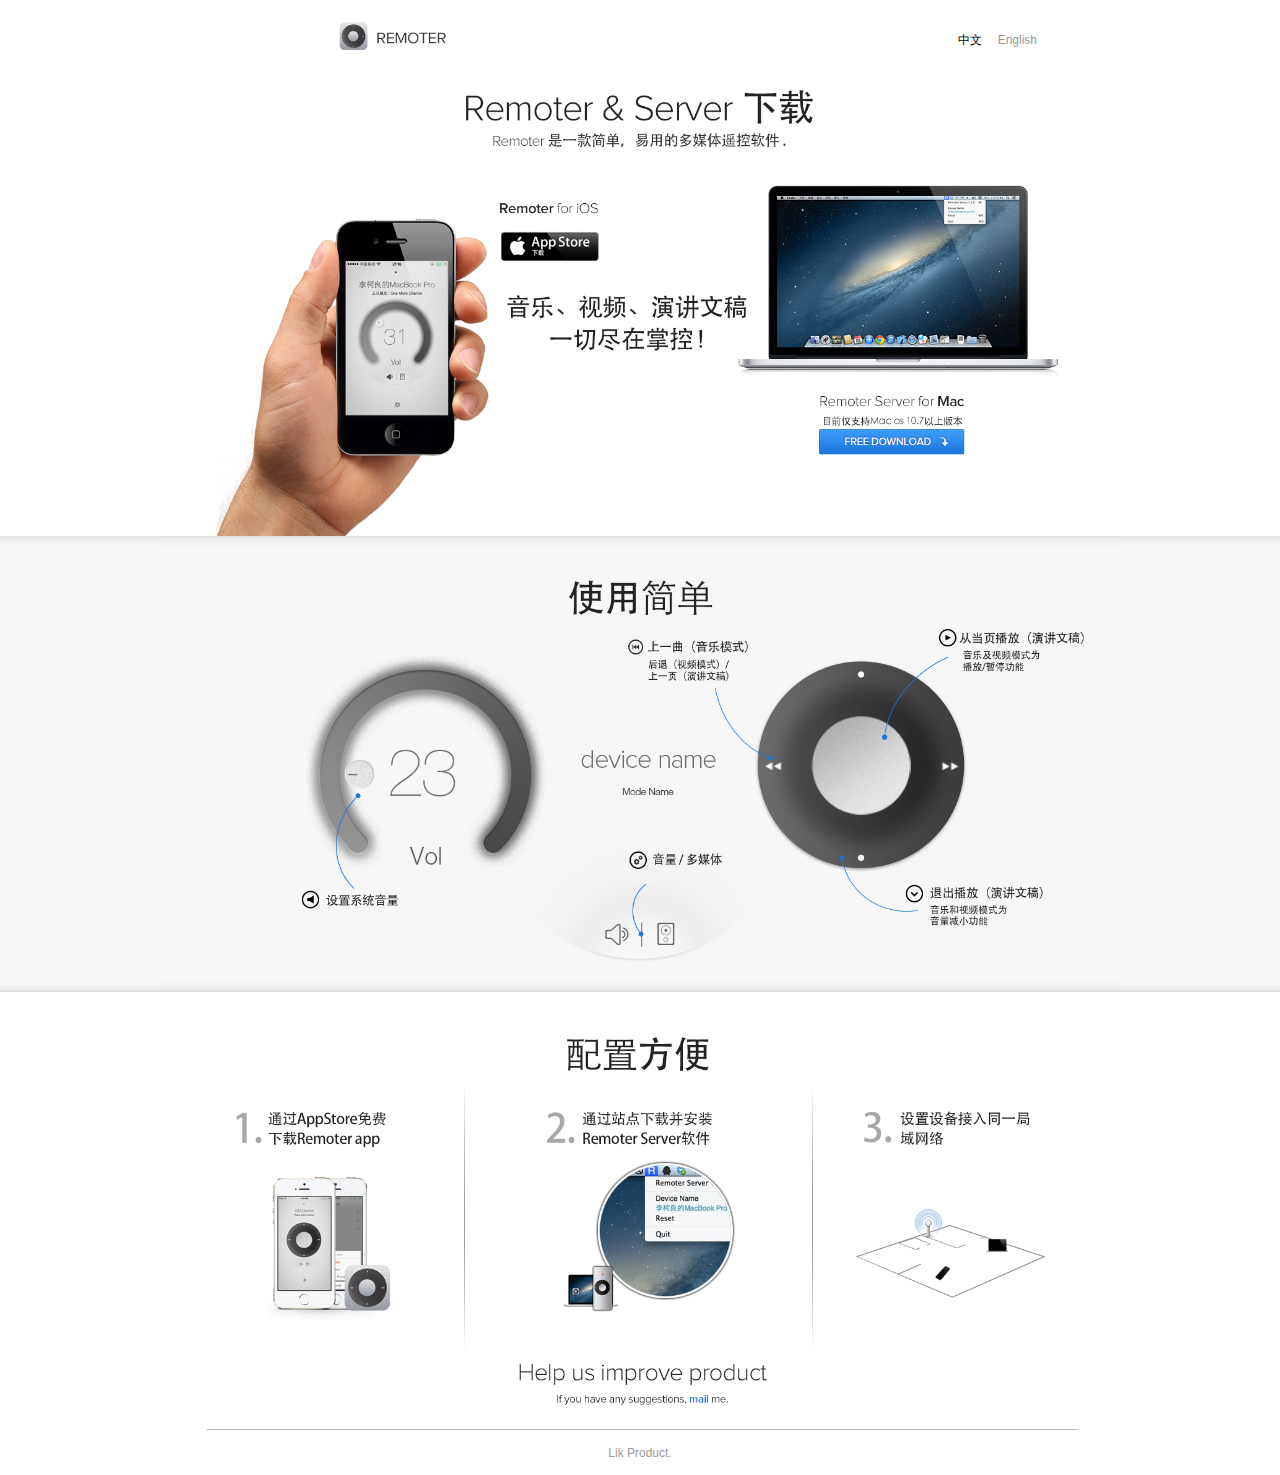
==== index.html @ 653580d1 "fixed" ====
<!DOCTYPE html>
<!--[if lt IE 7]>      <html class="no-js lt-ie9 lt-ie8 lt-ie7"> <![endif]-->
<!--[if IE 7]>         <html class="no-js lt-ie9 lt-ie8"> <![endif]-->
<!--[if IE 8]>         <html class="no-js lt-ie9"> <![endif]-->
<!--[if gt IE 8]><!--> <html class="no-js"> <!--<![endif]-->
    <head>
        <meta charset="utf-8">
        <meta http-equiv="X-UA-Compatible" content="IE=edge">
        <title></title>
        <meta name="description" content="">
        <meta name="viewport" content="width=device-width, initial-scale=1">

        <!-- Place favicon.ico and apple-touch-icon.png in the root directory -->

        <link rel="stylesheet" href="css/normalize.css">
        <link rel="stylesheet" href="css/page_cn.css">
        <script src="js/vendor/modernizr-2.6.2.min.js"></script>
		<link rel="shortcut icon" href="favicon.ico" />
    </head>
    <body>
        <!--[if lt IE 7]>
            <p class="browsehappy">You are using an <strong>outdated</strong> browser. Please <a href="http://browsehappy.com/">upgrade your browser</a> to improve your experience.</p>
        <![endif]-->

        <!-- Add your site or application content here -->
        <div class="container">
            <div class="header">
                <ul class="language-switch">
                    <li><a class="chinese current">中文</a></li>
                    <li><a class="english" href="en.html">English</a></li>
                </ul>
            </div>
            <div class="download">
                <!--app store的按钮-->
                <a class="app-store" href="#"> </a>
                <!--free down的按钮-->
                <a class="free-down" href="#"> </a>
            </div>
        </div>
        <div class="use-wrap">
            <div class="use"></div>
        </div>
        <div class="container">
            <div class="set">
                <a class="mail-me" href="mailto:l.kpudding@gmail.com?subject=Remoter"></a>
            </div>
            <div class="footer">
                Lik Product.
            </div>
        </div>
        
        <script src="js/plugins.js"></script>
        <script src="js/main.js"></script>
    </body>
</html>
---- css/page_cn.css ----
/*! HTML5 Boilerplate v4.3.0 | MIT License | http://h5bp.com/ */
/*
     * What follows is the result of much research on cross-browser styling.
     * Credit left inline and big thanks to Nicolas Gallagher, Jonathan Neal,
     * Kroc Camen, and the H5BP dev community and team.
     */
/* ==========================================================================
       Base styles: opinionated defaults
       ========================================================================== */
html,
button,
input,
select,
textarea {
  color: #222;
}
html {
  font-size: 1em;
  line-height: 1.4;
}
/*
     * Remove text-shadow in selection highlight: h5bp.com/i
     * These selection rule sets have to be separate.
     * Customize the background color to match your design.
     */
::-moz-selection {
  background: #b3d4fc;
  text-shadow: none;
}
::selection {
  background: #b3d4fc;
  text-shadow: none;
}
/*
     * A better looking default horizontal rule
     */
hr {
  display: block;
  height: 1px;
  border: 0;
  border-top: 1px solid #ccc;
  margin: 1em 0;
  padding: 0;
}
/*
     * Remove the gap between images, videos, audio and canvas and the bottom of
     * their containers: h5bp.com/i/440
     */
audio,
canvas,
img,
video {
  vertical-align: middle;
}
/*
     * Remove default fieldset styles.
     */
fieldset {
  border: 0;
  margin: 0;
  padding: 0;
}
/*
     * Allow only vertical resizing of textareas.
     */
textarea {
  resize: vertical;
}
/* ==========================================================================
       Browse Happy prompt
       ========================================================================== */
.browsehappy {
  margin: 0.2em 0;
  background: #ccc;
  color: #000;
  padding: 0.2em 0;
}
/* ==========================================================================
       Author's custom styles
       ========================================================================== */
ul {
  display: block;
  margin: 0;
  padding: 0;
}
li {
  display: inline-block;
}
a {
  text-decoration: none;
}
.container {
  width: 960px;
  margin-left: auto;
  margin-right: auto;
  font-family: "Microsoft YaHei" 'Helvetica Neue', Helvetica, Arial, Sans-serif;
}
.header {
  position: relative;
  height: 74px;
  background: url("../img/header.png");
  background-size: contain;
}
.language-switch {
  position: absolute;
  top: 32px;
  right: 83px;
  font-size: 12px;
  color: #999999;
}
.language-switch .current {
  color: #000000;
}
.language-switch a {
  color: #999999;
}
.language-switch a.english {
  margin-left: 12px;
}
.download {
  position: relative;
  height: 462px;
  background: url("../img/download_cn.png");
  background-size: contain;
}

.download .app-store {
  position: absolute;
  display: block;
  width: 100px;
  height: 30px;
  top: 157px;
  left: 340px;
}
.download .free-down {
  position: absolute;
  display: block;
  width: 145px;
  height: 25px;
  bottom: 83px;
  right: 157px;
}
.use-wrap {
  height: 455px;
  width: 100%;
  border-bottom: 1px solid #dddddd;
  background: url("../img/bg.png");
  background-size: contain;
}
.use-wrap .use {
  height: 455px;
  width: 960px;
  margin-left: auto;
  margin-right: auto;
  background: url("../img/use_cn.png");
  background-size: contain;
}
.set {
  position: relative;
  height: 439px;
  background: url("../img/set_cn.png");
  background-size: contain;
}
.set .mail-me {
  position: absolute;
  display: block;
  width: 22px;
  height: 12px;
  bottom: 27px;
  right: 410px;
}
.footer {
  height: 44px;
  line-height: 44px;
  text-align: center;
  font-size: 12px;
  color: #999999;
}
/* ==========================================================================
       Helper classes
       ========================================================================== */
/*
     * Image replacement
     */
.ir {
  background-color: transparent;
  border: 0;
  overflow: hidden;
  /* IE 6/7 fallback */
  *text-indent: -9999px;
}
.ir:before {
  content: "";
  display: block;
  width: 0;
  height: 150%;
}
/*
     * Hide from both screenreaders and browsers: h5bp.com/u
     */
.hidden {
  display: none !important;
  visibility: hidden;
}
/*
     * Hide only visually, but have it available for screenreaders: h5bp.com/v
     */
.visuallyhidden {
  border: 0;
  clip: rect(0 0 0 0);
  height: 1px;
  margin: -1px;
  overflow: hidden;
  padding: 0;
  position: absolute;
  width: 1px;
}
/*
     * Extends the .visuallyhidden class to allow the element to be focusable
     * when navigated to via the keyboard: h5bp.com/p
     */
.visuallyhidden.focusable:active,
.visuallyhidden.focusable:focus {
  clip: auto;
  height: auto;
  margin: 0;
  overflow: visible;
  position: static;
  width: auto;
}
/*
     * Hide visually and from screenreaders, but maintain layout
     */
.invisible {
  visibility: hidden;
}
/*
     * Clearfix: contain floats
     *
     * For modern browsers
     * 1. The space content is one way to avoid an Opera bug when the
     *    `contenteditable` attribute is included anywhere else in the document.
     *    Otherwise it causes space to appear at the top and bottom of elements
     *    that receive the `clearfix` class.
     * 2. The use of `table` rather than `block` is only necessary if using
     *    `:before` to contain the top-margins of child elements.
     */
.clearfix:before,
.clearfix:after {
  content: " ";
  /* 1 */
  display: table;
  /* 2 */
}
.clearfix:after {
  clear: both;
}
/*
     * For IE 6/7 only
     * Include this rule to trigger hasLayout and contain floats.
     */
.clearfix {
  *zoom: 1;
}
/* ==========================================================================
       EXAMPLE Media Queries for Responsive Design.
       These examples override the primary ('mobile first') styles.
       Modify as content requires.
       ========================================================================== */
@media only screen and (min-width: 35em) {
  /* Style adjustments for viewports that meet the condition */
}
@media print, (-o-min-device-pixel-ratio: 5/4), (-webkit-min-device-pixel-ratio: 1.25), (min-resolution: 120dpi) {
  /* Style adjustments for high resolution devices */
}
/* ==========================================================================
       Print styles.
       Inlined to avoid required HTTP connection: h5bp.com/r
       ========================================================================== */
@media print {
  * {
    background: transparent !important;
    color: #000 !important;
    /* Black prints faster: h5bp.com/s */
    box-shadow: none !important;
    text-shadow: none !important;
  }
  a,
  a:visited {
    text-decoration: underline;
  }
  a[href]:after {
    content: " (" attr(href) ")";
  }
  abbr[title]:after {
    content: " (" attr(title) ")";
  }
  /*
     * Don't show links for images, or javascript/internal links
     */
  .ir a:after,
  a[href^="javascript:"]:after,
  a[href^="#"]:after {
    content: "";
  }
  pre,
  blockquote {
    border: 1px solid #999;
    page-break-inside: avoid;
  }
  thead {
    display: table-header-group;
    /* h5bp.com/t */
  }
  tr,
  img {
    page-break-inside: avoid;
  }
  img {
    max-width: 100% !important;
  }
  @page {
    margin: 0.5cm;
  }
  p,
  h2,
  h3 {
    orphans: 3;
    widows: 3;
  }
  h2,
  h3 {
    page-break-after: avoid;
  }
}
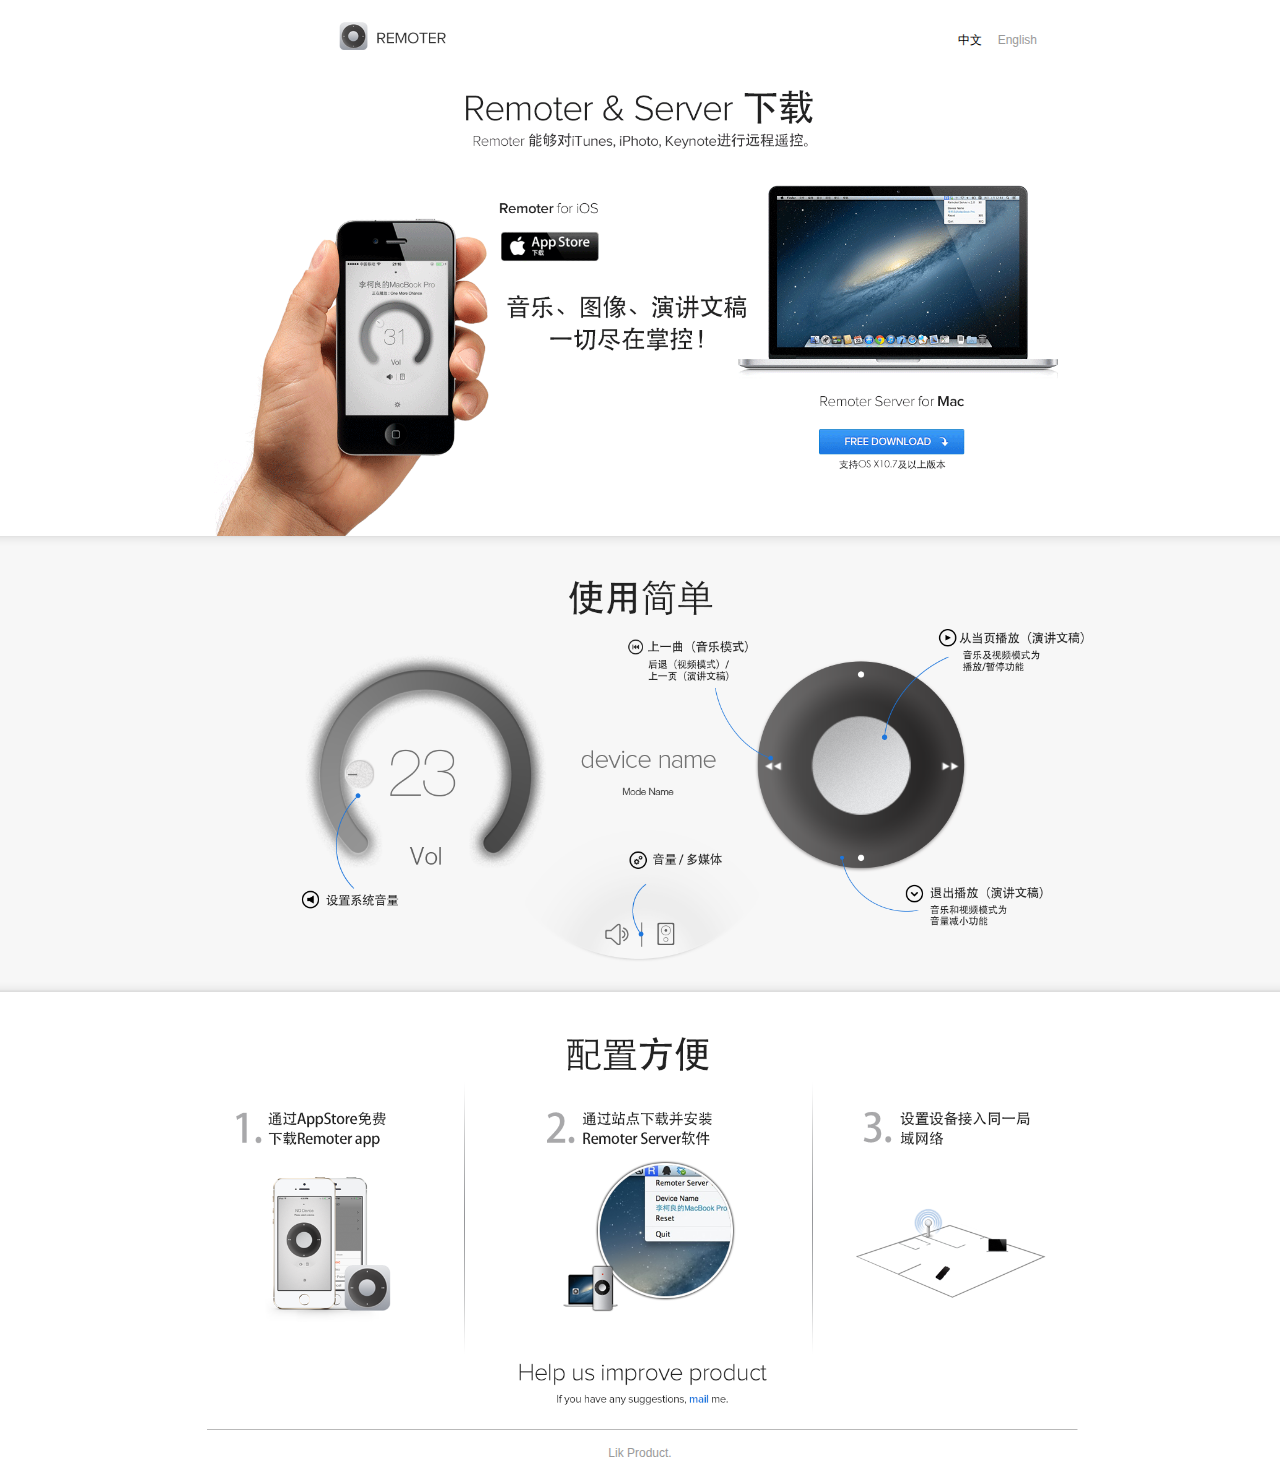
==== commit 078fbed5: "加入Title SEO" ====
--- a/index.html
+++ b/index.html
@@ -6,8 +6,13 @@
     <head>
         <meta charset="utf-8">
         <meta http-equiv="X-UA-Compatible" content="IE=edge">
-        <title></title>
-        <meta name="description" content="">
+        
+        <meta name="description" content="Remoter is the multimedia Remote &amp; Fader for iPhone, iPod, and iPad"> 
+        <meta name="keywords" content="Remote,Remoter,RemoterServer,iOS,iPhone,iPad,iPod,App">
+        <meta name="author" content="Lik">
+        
+        <title>Remoter - 对iTunes,Keynote&iPhoto进行遥控</title>
+        
         <meta name="viewport" content="width=device-width, initial-scale=1">
 
         <!-- Place favicon.ico and apple-touch-icon.png in the root directory -->
